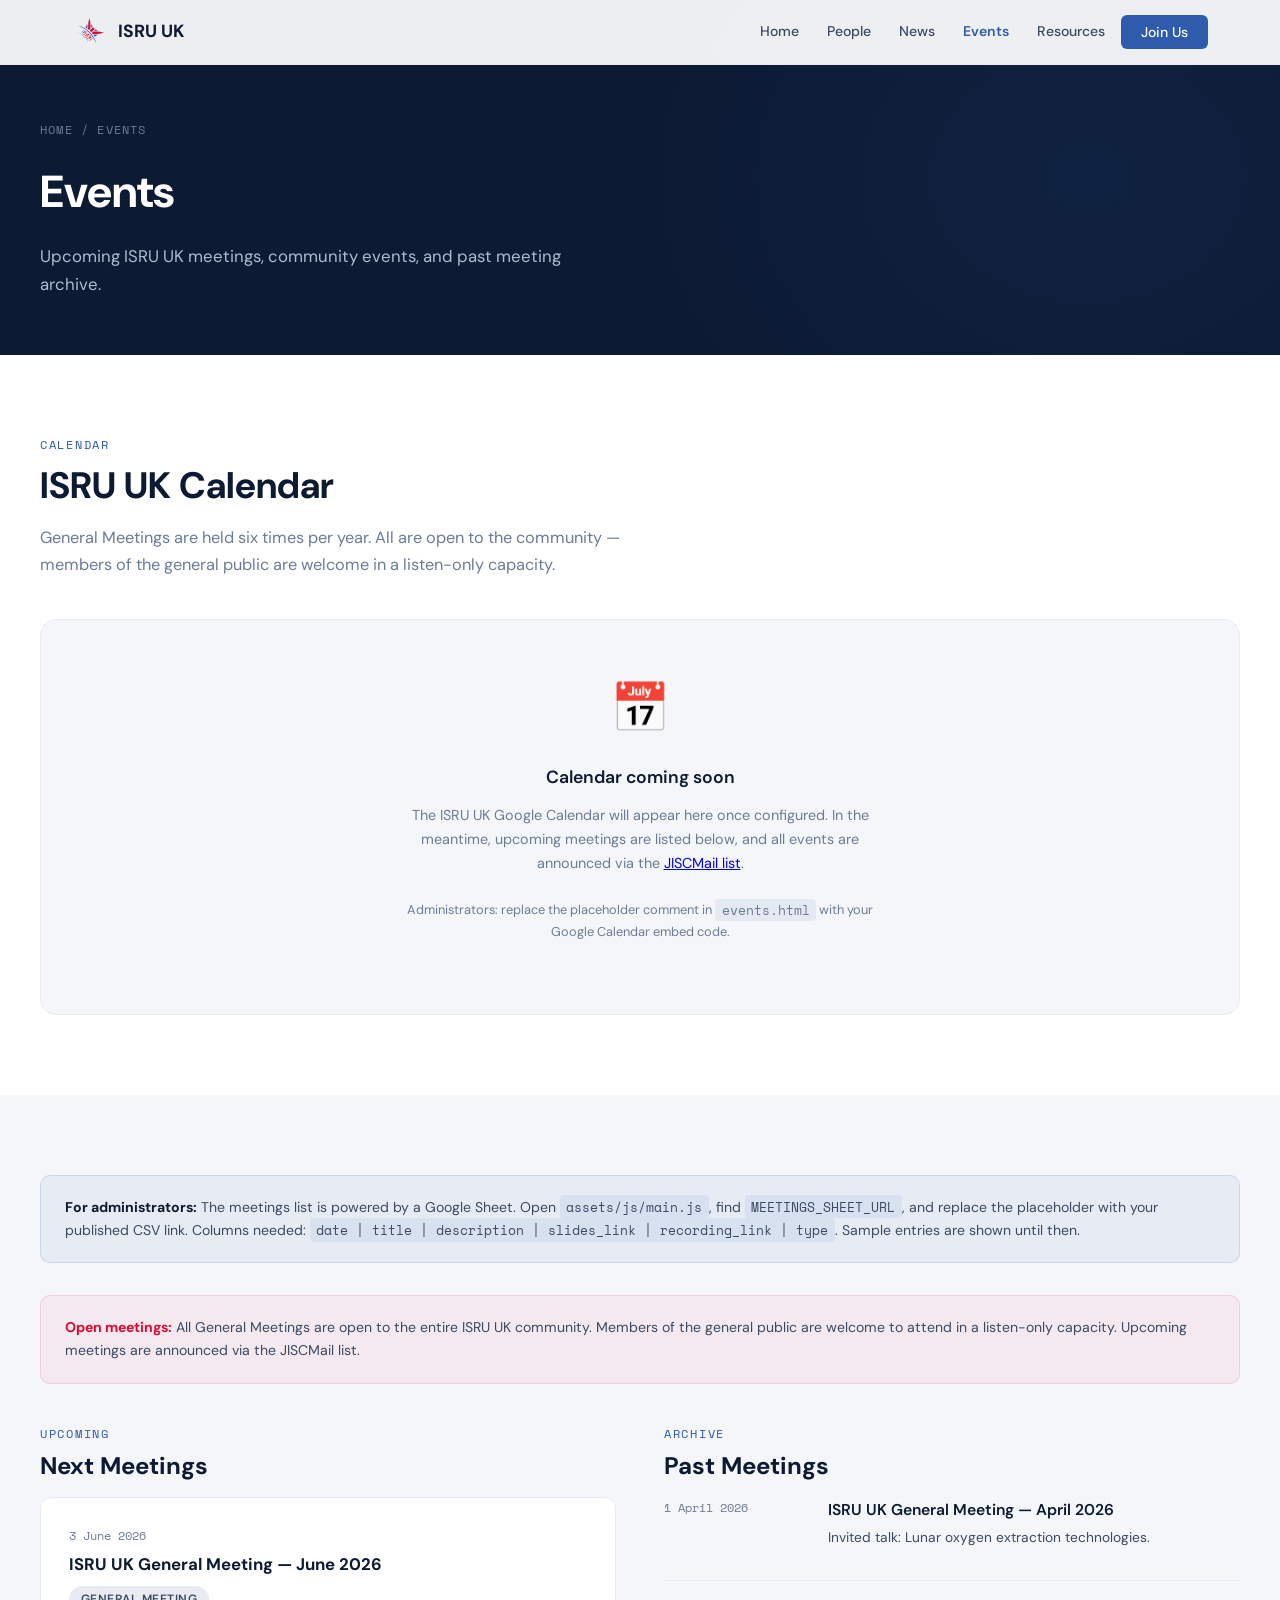
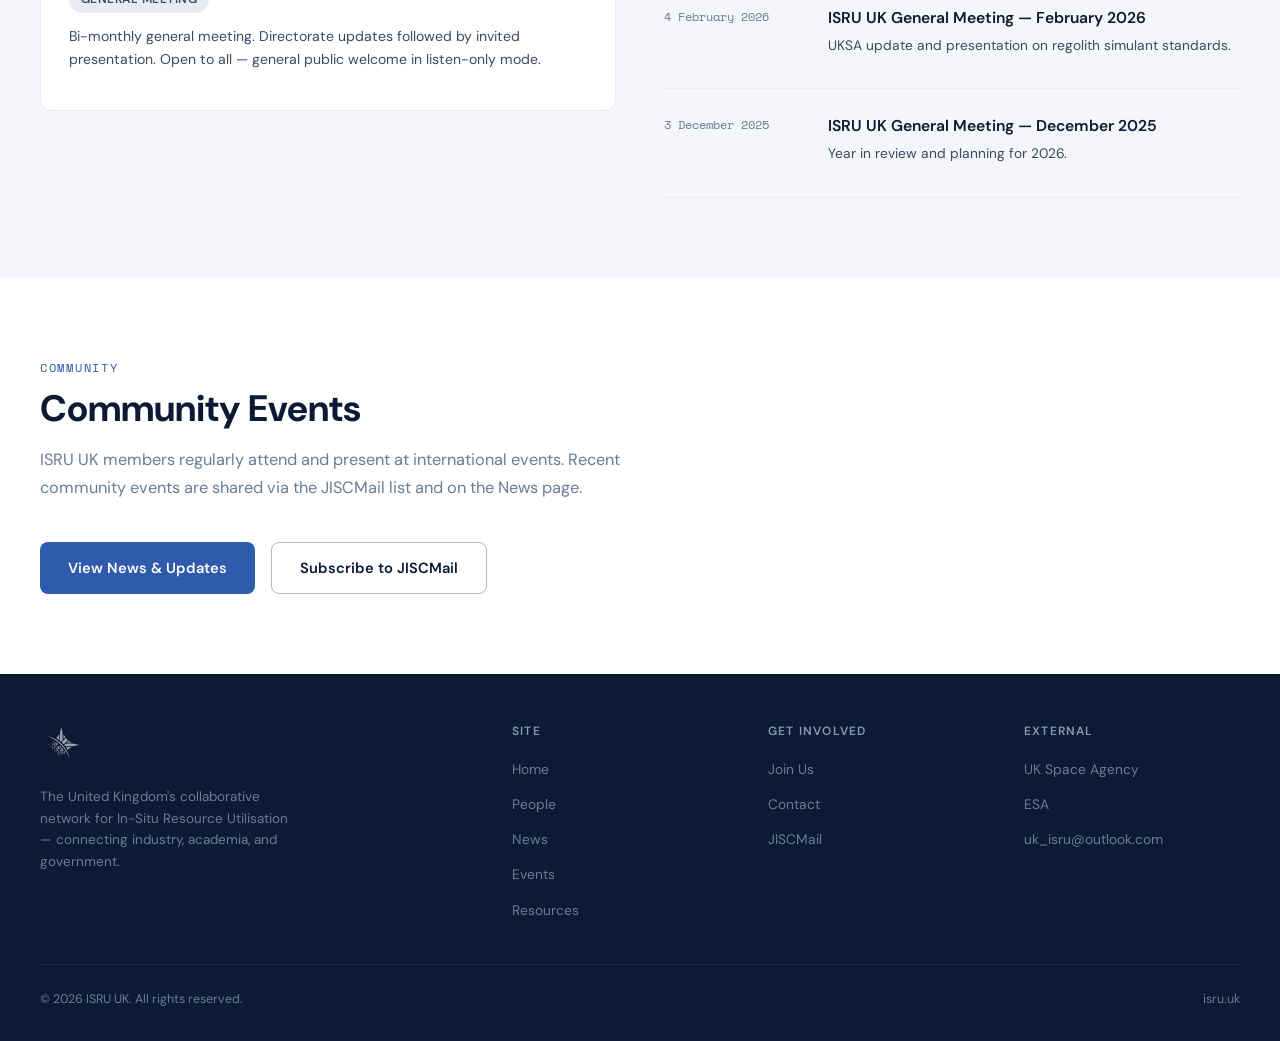
==== events.html @ 37d66d51 "Add files via upload" ====
<!DOCTYPE html>
<html lang="en">
<head>
<meta charset="UTF-8">
<meta name="viewport" content="width=device-width, initial-scale=1.0">
<title>Events — ISRU UK</title>
<meta name="description" content="Upcoming and past ISRU UK meetings, events, and community gatherings.">
<link rel="preconnect" href="https://fonts.googleapis.com">
<link href="https://fonts.googleapis.com/css2?family=DM+Sans:wght@300;400;500;600;700&family=Space+Mono:wght@400;700&display=swap" rel="stylesheet">
<link rel="stylesheet" href="assets/css/style.css">
<style>
/* Calendar section */
.calendar-wrap { background: var(--off-white); border-radius: 16px; overflow: hidden; border: 1px solid var(--gray-100); margin-top: 2rem; }
.calendar-wrap iframe { display: block; width: 100%; border: none; }
.calendar-setup { padding: 3rem 2rem; text-align: center; }
.calendar-setup h3 { font-size: 1.1rem; font-weight: 600; color: var(--navy); margin-bottom: 0.75rem; }
.calendar-setup p { font-size: 0.9rem; color: var(--gray-500); max-width: 480px; margin: 0 auto 1.5rem; line-height: 1.65; }
.calendar-setup code { background: rgba(46,91,171,0.08); padding: 0.1rem 0.4rem; border-radius: 4px; font-family: var(--font-mono); font-size: 0.8rem; }
.calendar-icon { font-size: 3rem; margin-bottom: 1rem; }

/* Meetings */
.meeting-card { margin-bottom: 1.25rem; }
.meeting-card-header { margin-bottom: 0.75rem; }
.meeting-date { font-family: var(--font-mono); font-size: 0.75rem; color: var(--gray-500); margin-bottom: 0.3rem; }
.meeting-title { font-size: 1.05rem; font-weight: 700; color: var(--navy); margin-bottom: 0.4rem; }
.meeting-desc { font-size: 0.88rem; color: var(--gray-700); line-height: 1.6; margin: 0.5rem 0 0.75rem; }
.meeting-links { display: flex; gap: 0.75rem; flex-wrap: wrap; }

/* Past meetings */
.past-meeting { display: grid; grid-template-columns: 140px 1fr; gap: 1.5rem; padding: 1.5rem 0; border-bottom: 1px solid var(--gray-100); align-items: start; }
.past-meeting:first-child { padding-top: 0; }
.past-meeting-date { font-family: var(--font-mono); font-size: 0.78rem; color: var(--gray-500); padding-top: 0.15rem; line-height: 1.4; }
.past-meeting-info h4 { font-size: 0.98rem; font-weight: 600; color: var(--navy); margin-bottom: 0.25rem; }
.past-meeting-info p { font-size: 0.86rem; color: var(--gray-700); margin-bottom: 0.5rem; line-height: 1.55; }

/* Two-col layout */
.events-grid { display: grid; grid-template-columns: 1fr 1fr; gap: 3rem; margin-top: 2.5rem; align-items: start; }

/* Community events note */
.community-note { background: rgba(221,9,50,0.05); border: 1px solid rgba(221,9,50,0.12); border-radius: 10px; padding: 1.25rem 1.5rem; font-size: 0.88rem; color: var(--gray-700); margin-bottom: 2rem; }
.community-note strong { color: var(--red); }

.setup-notice { background: rgba(46,91,171,0.06); border: 1px solid rgba(46,91,171,0.15); border-radius: 10px; padding: 1.25rem 1.5rem; margin-bottom: 2rem; font-size: 0.88rem; color: var(--gray-700); }
.setup-notice strong { color: var(--navy); }
.setup-notice code { background: rgba(46,91,171,0.08); padding: 0.1rem 0.4rem; border-radius: 4px; font-family: var(--font-mono); font-size: 0.82rem; }

@media (max-width: 860px) {
  .events-grid { grid-template-columns: 1fr; }
  .past-meeting { grid-template-columns: 1fr; gap: 0.25rem; }
}
</style>
</head>
<body>

<div id="nav-placeholder"></div>

<div class="page-header">
  <div class="page-header-inner">
    <div class="breadcrumb"><a href="home.html">Home</a> / Events</div>
    <h1>Events</h1>
    <p>Upcoming ISRU UK meetings, community events, and past meeting archive.</p>
  </div>
</div>

<!-- CALENDAR -->
<section>
  <div class="section-inner">
    <span class="section-label fade-in">Calendar</span>
    <h2 class="section-title fade-in">ISRU UK Calendar</h2>
    <p class="section-subtitle fade-in">General Meetings are held six times per year. All are open to the community — members of the general public are welcome in a listen-only capacity.</p>

    <div class="calendar-wrap fade-in">
      <!--
        TO SET UP THE CALENDAR:
        1. Create an ISRU UK Google Calendar (or use an existing one)
        2. Go to Google Calendar Settings → the calendar → "Integrate calendar"
        3. Copy the "Embed code" (the <iframe> snippet)
        4. Replace the placeholder below with your iframe embed code
        5. Suggested iframe height: 600px

        Example embed looks like:
        <iframe src="https://calendar.google.com/calendar/embed?src=YOUR_CALENDAR_ID&ctz=Europe%2FLondon"
          style="border:0" width="100%" height="600" frameborder="0" scrolling="no"></iframe>
      -->
      <div class="calendar-setup">
        <div class="calendar-icon">📅</div>
        <h3>Calendar coming soon</h3>
        <p>The ISRU UK Google Calendar will appear here once configured. In the meantime, upcoming meetings are listed below, and all events are announced via the <a href="https://www.jiscmail.ac.uk/cgi-bin/webadmin?A0=PLANETARY-ISRU" target="_blank" rel="noopener">JISCMail list</a>.</p>
        <p style="margin-top:1rem;font-size:0.8rem;color:var(--gray-500);">
          Administrators: replace the placeholder comment in <code>events.html</code> with your Google Calendar embed code.
        </p>
      </div>
    </div>
  </div>
</section>

<!-- UPCOMING & PAST -->
<section class="section-alt">
  <div class="section-inner">

    <div class="setup-notice" id="setupNotice">
      <strong>For administrators:</strong> The meetings list is powered by a Google Sheet. Open <code>assets/js/main.js</code>, find <code>MEETINGS_SHEET_URL</code>, and replace the placeholder with your published CSV link. Columns needed: <code>date | title | description | slides_link | recording_link | type</code>. Sample entries are shown until then.
    </div>

    <div class="community-note">
      <strong>Open meetings:</strong> All General Meetings are open to the entire ISRU UK community. Members of the general public are welcome to attend in a listen-only capacity. Upcoming meetings are announced via the JISCMail list.
    </div>

    <div class="events-grid">
      <div>
        <span class="section-label">Upcoming</span>
        <h3 class="section-title" style="font-size:1.5rem;">Next Meetings</h3>
        <div id="upcomingMeetings"></div>
      </div>
      <div>
        <span class="section-label">Archive</span>
        <h3 class="section-title" style="font-size:1.5rem;">Past Meetings</h3>
        <div id="pastMeetings"></div>
      </div>
    </div>
  </div>
</section>

<!-- COMMUNITY EVENTS NOTE -->
<section>
  <div class="section-inner">
    <span class="section-label fade-in">Community</span>
    <h2 class="section-title fade-in">Community Events</h2>
    <p class="section-subtitle fade-in">ISRU UK members regularly attend and present at international events. Recent community events are shared via the JISCMail list and on the News page.</p>
    <div style="display:flex;gap:1rem;flex-wrap:wrap;" class="fade-in">
      <a href="news.html" class="btn btn-blue">View News &amp; Updates</a>
      <a href="https://www.jiscmail.ac.uk/cgi-bin/webadmin?A0=PLANETARY-ISRU" class="btn btn-outline" target="_blank" rel="noopener">Subscribe to JISCMail</a>
    </div>
  </div>
</section>

<div id="footer-placeholder"></div>
<script src="assets/js/main.js"></script>
<script>
  document.addEventListener('DOMContentLoaded', () => {
    loadMeetingsFeed('upcomingMeetings', 'pastMeetings');
    if (typeof MEETINGS_SHEET_URL !== 'undefined' && MEETINGS_SHEET_URL !== 'YOUR_MEETINGS_SHEET_CSV_URL_HERE') {
      const n = document.getElementById('setupNotice');
      if (n) n.style.display = 'none';
    }
  });
</script>
</body>
</html>
---- assets/css/style.css ----
/* ISRU UK — Shared Stylesheet */
*, *::before, *::after { margin: 0; padding: 0; box-sizing: border-box; }

:root {
  --red: #dd0932;
  --blue: #2e5bab;
  --navy: #0c1a33;
  --navy-mid: #122240;
  --navy-light: #1a2d50;
  --white: #ffffff;
  --off-white: #f4f6f9;
  --gray-100: #e8ecf2;
  --gray-300: #b0bdd0;
  --gray-500: #6b7c96;
  --gray-700: #3a4a63;
  --font-body: 'DM Sans', sans-serif;
  --font-mono: 'Space Mono', monospace;
}

html { scroll-behavior: smooth; }
body { font-family: var(--font-body); color: var(--navy); background: var(--white); line-height: 1.65; -webkit-font-smoothing: antialiased; }

/* ---- NAV ---- */
.nav { position: fixed; top: 0; left: 0; right: 0; z-index: 100; background: rgba(255,255,255,0.93); backdrop-filter: blur(16px); -webkit-backdrop-filter: blur(16px); border-bottom: 1px solid var(--gray-100); transition: box-shadow 0.3s; }
.nav.scrolled { box-shadow: 0 2px 24px rgba(12,26,51,0.08); }
.nav-inner { max-width: 1200px; margin: 0 auto; padding: 0 2rem; display: flex; align-items: center; justify-content: space-between; height: 64px; }
.nav-logo { display: flex; align-items: center; gap: 0.6rem; text-decoration: none; }
.nav-logo svg { height: 36px; width: auto; }
.nav-logo-text { font-weight: 700; font-size: 1.1rem; color: var(--navy); }
.nav-links { display: flex; gap: 0.25rem; list-style: none; align-items: center; }
.nav-links a { text-decoration: none; color: var(--gray-700); font-size: 0.88rem; font-weight: 500; padding: 0.4rem 0.75rem; border-radius: 6px; transition: all 0.2s; }
.nav-links a:hover { color: var(--blue); background: rgba(46,91,171,0.06); }
.nav-links a.active { color: var(--blue); font-weight: 600; }
.nav-cta { background: var(--blue) !important; color: var(--white) !important; padding: 0.5rem 1.25rem !important; border-radius: 6px !important; }
.nav-cta:hover { background: var(--navy) !important; }
.mobile-toggle { display: none; background: none; border: none; cursor: pointer; width: 32px; height: 32px; position: relative; }
.mobile-toggle span { display: block; width: 22px; height: 2px; background: var(--navy); position: absolute; left: 5px; transition: all 0.3s; }
.mobile-toggle span:nth-child(1) { top: 9px; }
.mobile-toggle span:nth-child(2) { top: 15px; }
.mobile-toggle span:nth-child(3) { top: 21px; }

/* ---- PAGE HEADER ---- */
.page-header { background: var(--navy); padding: 7.5rem 2rem 3.5rem; position: relative; overflow: hidden; }
.page-header::after { content: ''; position: absolute; top: -50%; right: -20%; width: 70%; height: 200%; background: radial-gradient(ellipse, rgba(46,91,171,0.12) 0%, transparent 70%); pointer-events: none; }
.page-header-inner { max-width: 1200px; margin: 0 auto; position: relative; z-index: 1; }
.page-header h1 { font-size: clamp(2rem, 4vw, 2.8rem); font-weight: 700; color: var(--white); margin-bottom: 0.75rem; }
.page-header p { font-size: 1.05rem; color: var(--gray-300); max-width: 580px; line-height: 1.7; }
.page-header .breadcrumb { font-family: var(--font-mono); font-size: 0.75rem; color: var(--gray-500); margin-bottom: 1rem; letter-spacing: 0.1em; text-transform: uppercase; }
.page-header .breadcrumb a { color: var(--gray-500); text-decoration: none; }
.page-header .breadcrumb a:hover { color: var(--gray-300); }

/* ---- SECTIONS ---- */
section { padding: 5rem 2rem; }
.section-inner { max-width: 1200px; margin: 0 auto; }
.section-label { font-family: var(--font-mono); font-size: 0.72rem; letter-spacing: 0.15em; text-transform: uppercase; color: var(--blue); margin-bottom: 0.6rem; display: block; }
.section-title { font-size: clamp(1.7rem, 3vw, 2.3rem); font-weight: 700; color: var(--navy); line-height: 1.2; margin-bottom: 1rem; }
.section-subtitle { font-size: 1.02rem; color: var(--gray-500); max-width: 640px; line-height: 1.7; margin-bottom: 2.5rem; }
.section-alt { background: var(--off-white); }
.section-dark { background: var(--navy); }
.section-dark .section-label { color: var(--red); }
.section-dark .section-title { color: var(--white); }
.section-dark .section-subtitle { color: var(--gray-300); }

/* ---- BUTTONS ---- */
.btn { display: inline-flex; align-items: center; gap: 0.5rem; padding: 0.8rem 1.75rem; border-radius: 8px; font-family: var(--font-body); font-size: 0.92rem; font-weight: 600; text-decoration: none; transition: all 0.22s; cursor: pointer; border: none; }
.btn-primary { background: var(--red); color: var(--white); }
.btn-primary:hover { background: #c4082c; transform: translateY(-1px); }
.btn-blue { background: var(--blue); color: var(--white); }
.btn-blue:hover { background: var(--navy); transform: translateY(-1px); }
.btn-outline { background: transparent; color: var(--navy); border: 1.5px solid var(--gray-300); }
.btn-outline:hover { border-color: var(--blue); color: var(--blue); }
.btn-outline-white { background: transparent; color: var(--white); border: 1.5px solid rgba(255,255,255,0.3); }
.btn-outline-white:hover { border-color: rgba(255,255,255,0.8); background: rgba(255,255,255,0.06); }
.btn-sm { padding: 0.5rem 1.1rem; font-size: 0.82rem; }

/* ---- CARDS ---- */
.card { background: var(--white); border: 1px solid var(--gray-100); border-radius: 12px; padding: 1.75rem; transition: border-color 0.25s, box-shadow 0.25s; }
.card:hover { border-color: var(--blue); box-shadow: 0 8px 32px rgba(46,91,171,0.08); }
.card-dark { background: var(--navy-mid); border: 1px solid rgba(255,255,255,0.06); border-radius: 12px; padding: 1.75rem; transition: border-color 0.25s, background 0.25s; }
.card-dark:hover { border-color: rgba(255,255,255,0.15); background: var(--navy-light); }

/* ---- CATEGORY PILLS ---- */
.pill { display: inline-block; padding: 0.25rem 0.75rem; border-radius: 20px; font-size: 0.75rem; font-weight: 600; letter-spacing: 0.04em; text-transform: uppercase; }
.pill-blue { background: rgba(46,91,171,0.1); color: var(--blue); }
.pill-red { background: rgba(221,9,50,0.1); color: var(--red); }
.pill-gray { background: var(--gray-100); color: var(--gray-700); }
.pill-green { background: rgba(16,135,96,0.1); color: #108760; }

/* ---- FILTER BUTTONS ---- */
.filter-bar { display: flex; gap: 0.5rem; flex-wrap: wrap; margin-bottom: 2rem; }
.filter-btn { padding: 0.4rem 1rem; border-radius: 20px; font-size: 0.82rem; font-weight: 500; border: 1.5px solid var(--gray-100); background: transparent; color: var(--gray-700); cursor: pointer; transition: all 0.2s; font-family: var(--font-body); }
.filter-btn:hover { border-color: var(--blue); color: var(--blue); }
.filter-btn.active { background: var(--blue); color: var(--white); border-color: var(--blue); }

/* ---- DIVIDER ---- */
.divider { border: none; border-top: 1px solid var(--gray-100); margin: 2rem 0; }

/* ---- FOOTER ---- */
.footer { background: var(--navy); color: var(--gray-300); padding: 3rem 2rem 2rem; }
.footer-inner { max-width: 1200px; margin: 0 auto; display: grid; grid-template-columns: 2fr 1fr 1fr 1fr; gap: 2.5rem; }
.footer-brand svg { height: 44px; width: auto; margin-bottom: 0.75rem; opacity: 0.75; }
.footer-brand p { font-size: 0.84rem; color: var(--gray-500); max-width: 260px; line-height: 1.6; }
.footer h4 { font-size: 0.75rem; text-transform: uppercase; letter-spacing: 0.1em; color: var(--gray-400, #8899b4); margin-bottom: 0.9rem; font-weight: 600; }
.footer ul { list-style: none; }
.footer ul li { margin-bottom: 0.55rem; }
.footer ul a { color: var(--gray-500); text-decoration: none; font-size: 0.86rem; transition: color 0.2s; }
.footer ul a:hover { color: var(--white); }
.footer-bottom { max-width: 1200px; margin: 2rem auto 0; padding-top: 1.5rem; border-top: 1px solid rgba(255,255,255,0.06); display: flex; justify-content: space-between; align-items: center; font-size: 0.78rem; color: var(--gray-500); }

/* ---- ANIMATIONS ---- */
.fade-in { opacity: 0; transform: translateY(20px); transition: opacity 0.65s ease, transform 0.65s ease; }
.fade-in.visible { opacity: 1; transform: translateY(0); }
.fade-in-delay-1 { transition-delay: 0.1s; }
.fade-in-delay-2 { transition-delay: 0.2s; }
.fade-in-delay-3 { transition-delay: 0.3s; }

/* ---- LOADING STATE ---- */
.loading { display: flex; justify-content: center; padding: 3rem; }
.spinner { width: 32px; height: 32px; border: 3px solid var(--gray-100); border-top-color: var(--blue); border-radius: 50%; animation: spin 0.8s linear infinite; }
@keyframes spin { to { transform: rotate(360deg); } }
.empty-state { text-align: center; padding: 4rem 2rem; color: var(--gray-500); }
.empty-state p { margin-top: 0.5rem; font-size: 0.92rem; }

/* ---- RESPONSIVE ---- */
@media (max-width: 900px) {
  .footer-inner { grid-template-columns: 1fr 1fr; }
}
@media (max-width: 640px) {
  .nav-links { display: none; }
  .nav-links.open { display: flex; flex-direction: column; position: absolute; top: 64px; left: 0; right: 0; background: rgba(255,255,255,0.97); backdrop-filter: blur(16px); padding: 1.25rem 1.5rem; gap: 0.25rem; border-bottom: 1px solid var(--gray-100); z-index: 99; }
  .nav-links.open a { padding: 0.6rem 0.75rem; }
  .mobile-toggle { display: block; }
  section { padding: 3.5rem 1.25rem; }
  .footer-inner { grid-template-columns: 1fr; }
  .footer-bottom { flex-direction: column; gap: 0.4rem; text-align: center; }
}
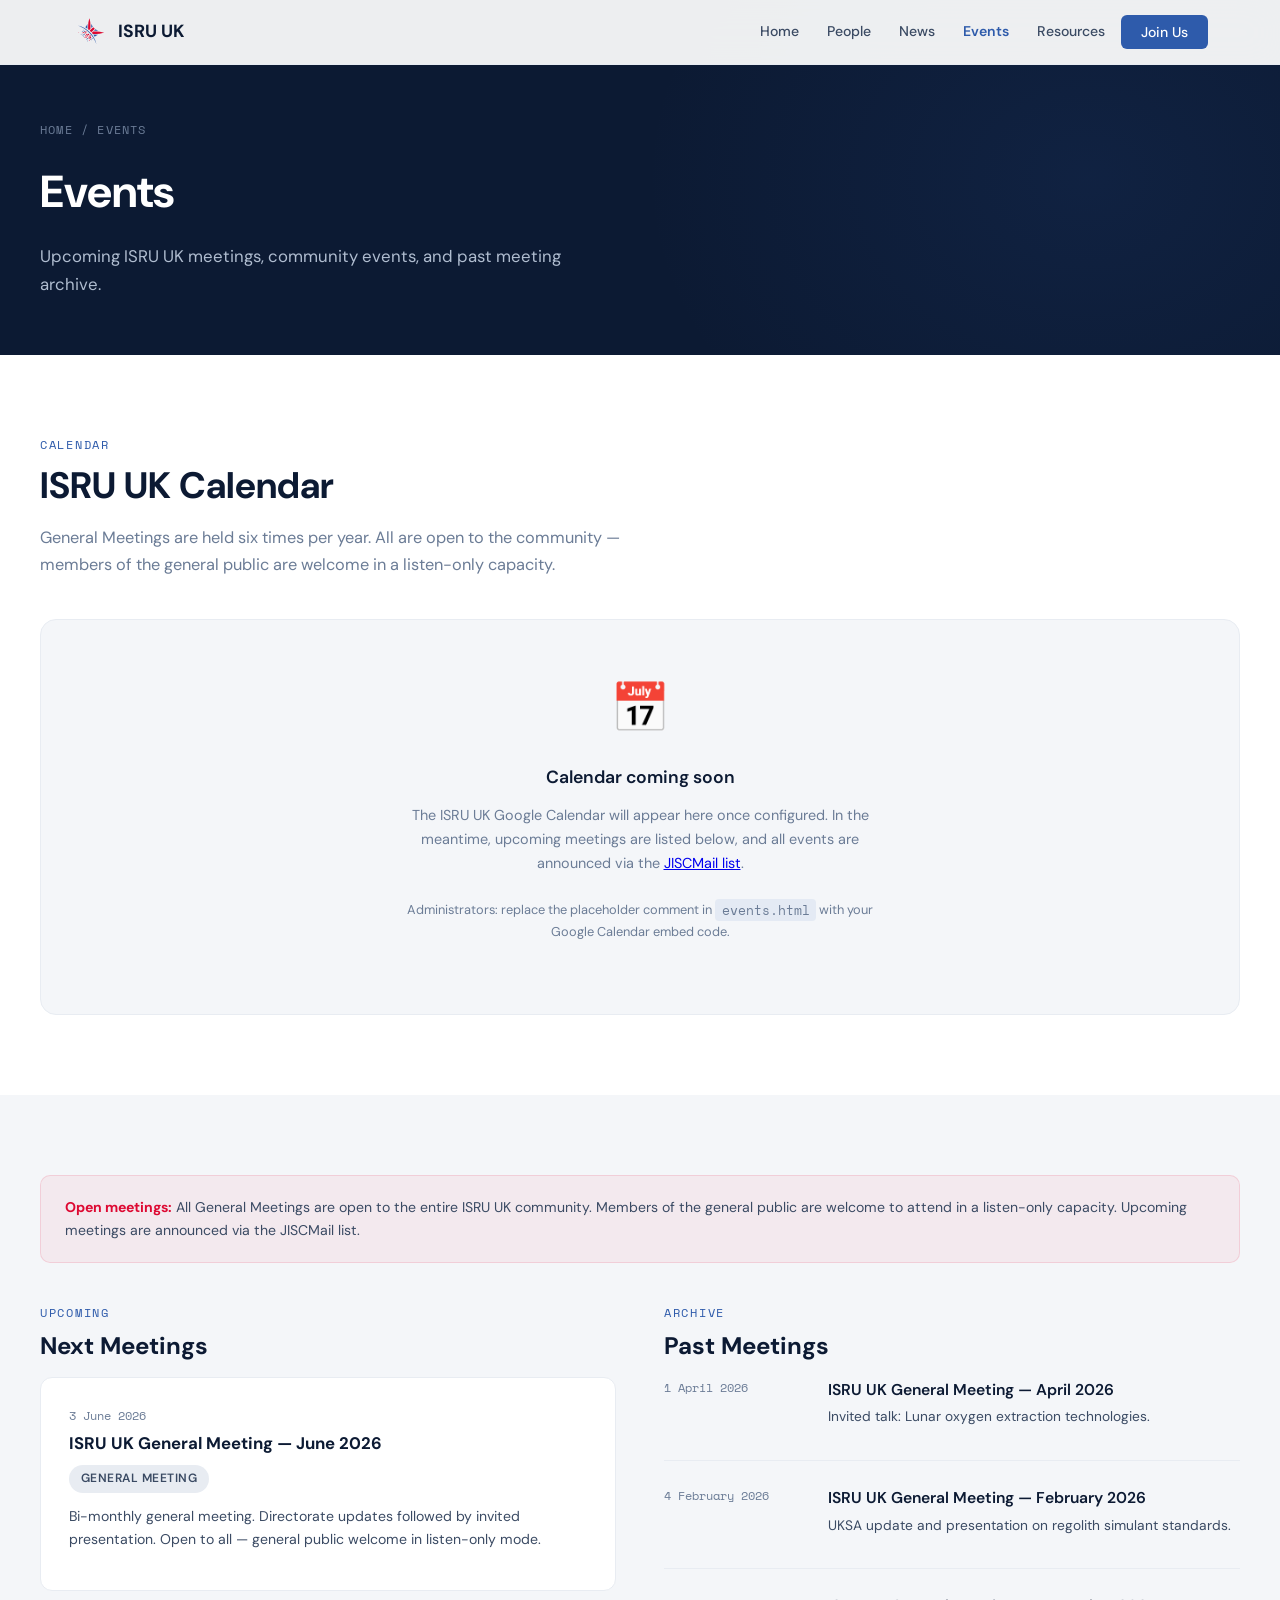
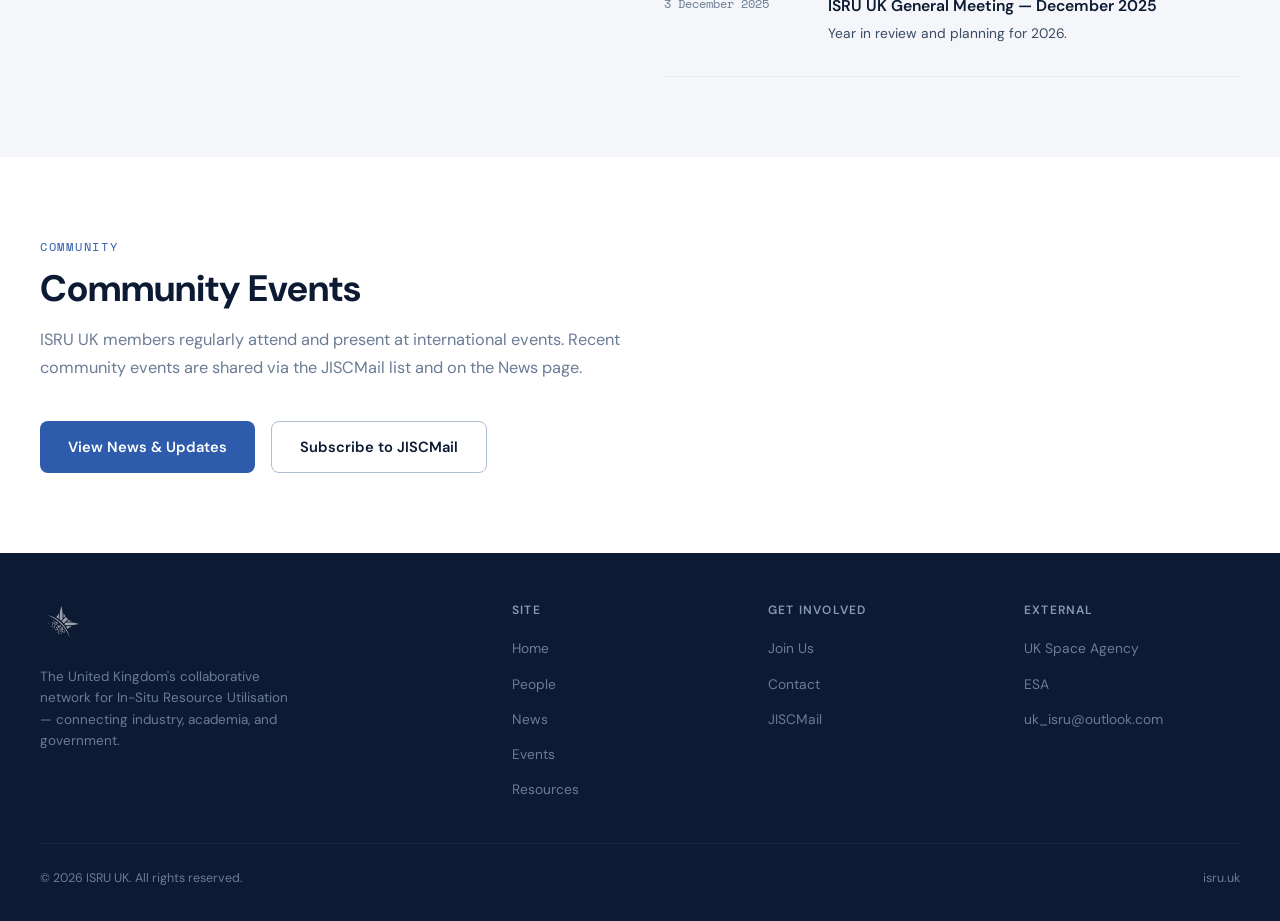
==== commit fec5d552: "Update events.html" ====
--- a/events.html
+++ b/events.html
@@ -79,8 +79,7 @@
         5. Suggested iframe height: 600px
 
         Example embed looks like:
-        <iframe src="https://calendar.google.com/calendar/embed?src=YOUR_CALENDAR_ID&ctz=Europe%2FLondon"
-          style="border:0" width="100%" height="600" frameborder="0" scrolling="no"></iframe>
+        <iframe src="https://calendar.google.com/calendar/embed?src=2b9e647b9ad5fdeaaf87220e1c26e5b55a1735dd86780c0058c08744552585a7%40group.calendar.google.com&ctz=Europe%2FLondon" style="border: 0" width="800" height="600" frameborder="0" scrolling="no"></iframe>
       -->
       <div class="calendar-setup">
         <div class="calendar-icon">📅</div>
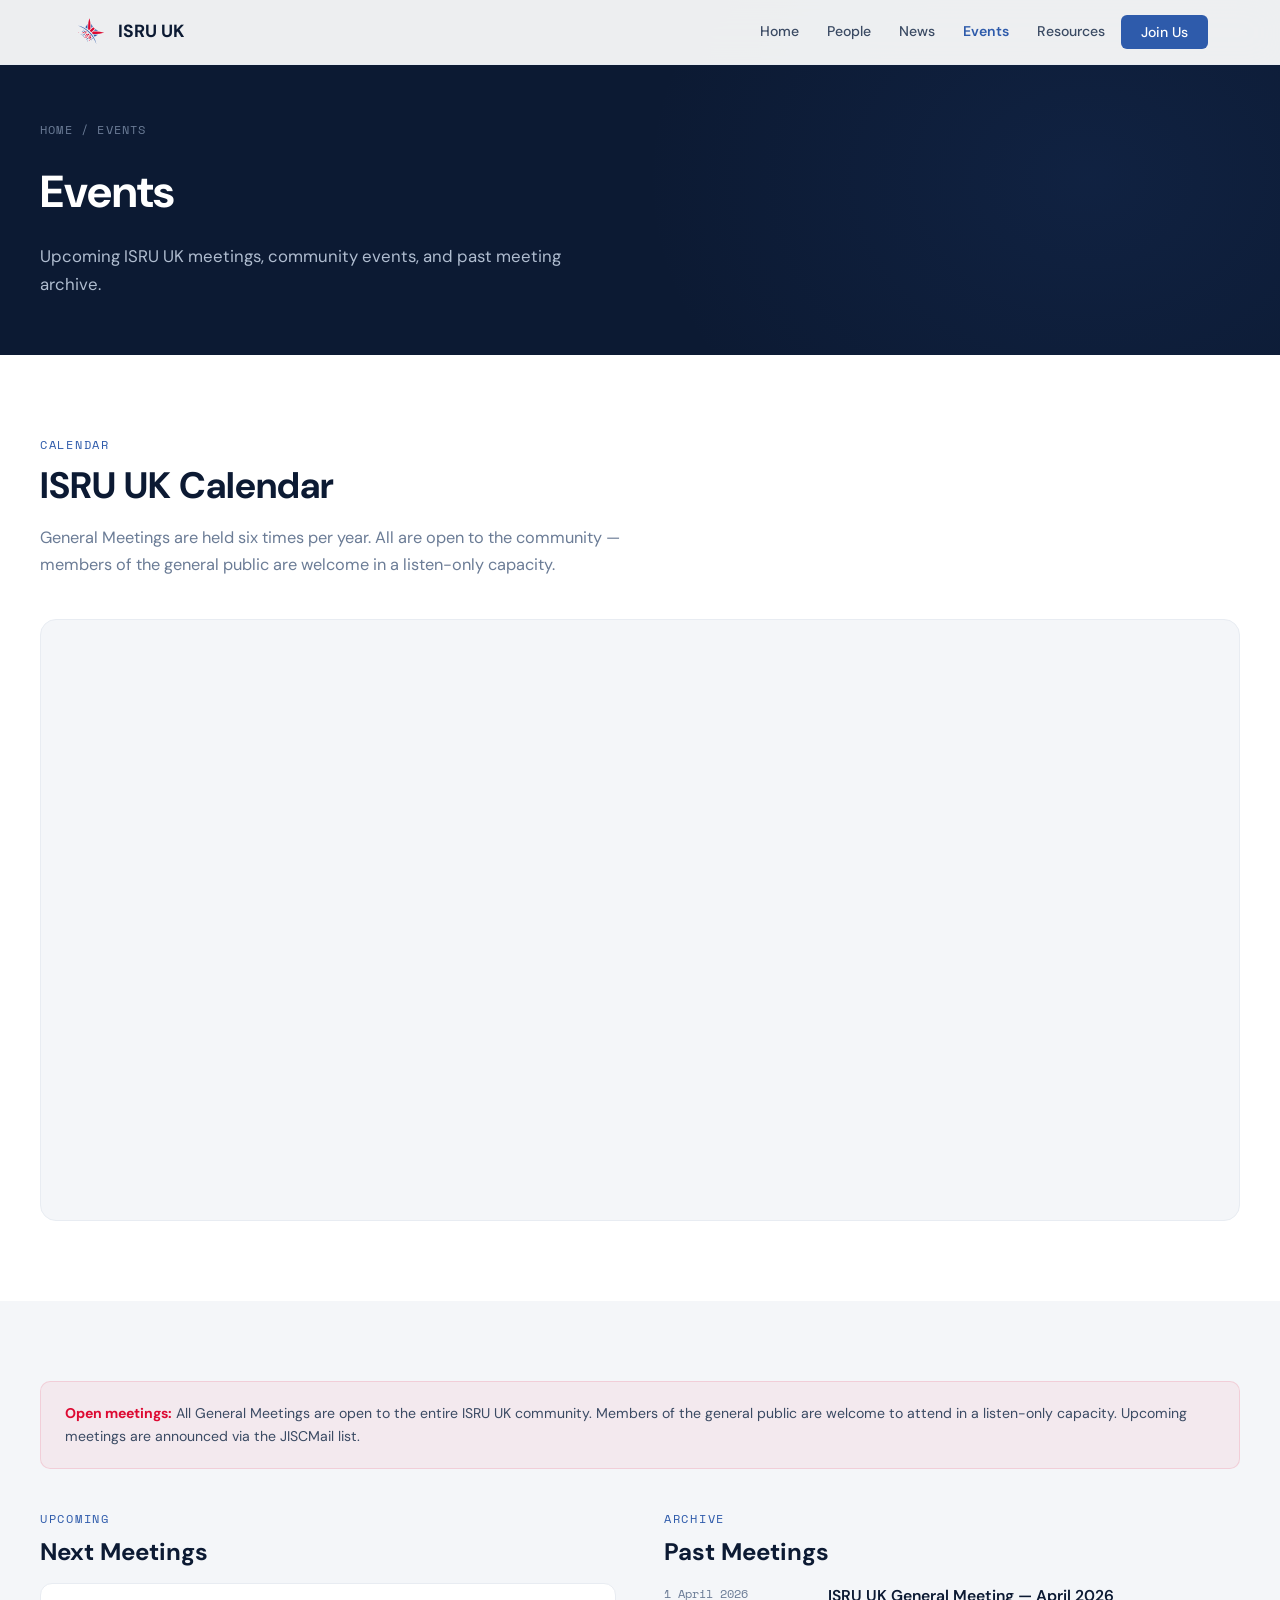
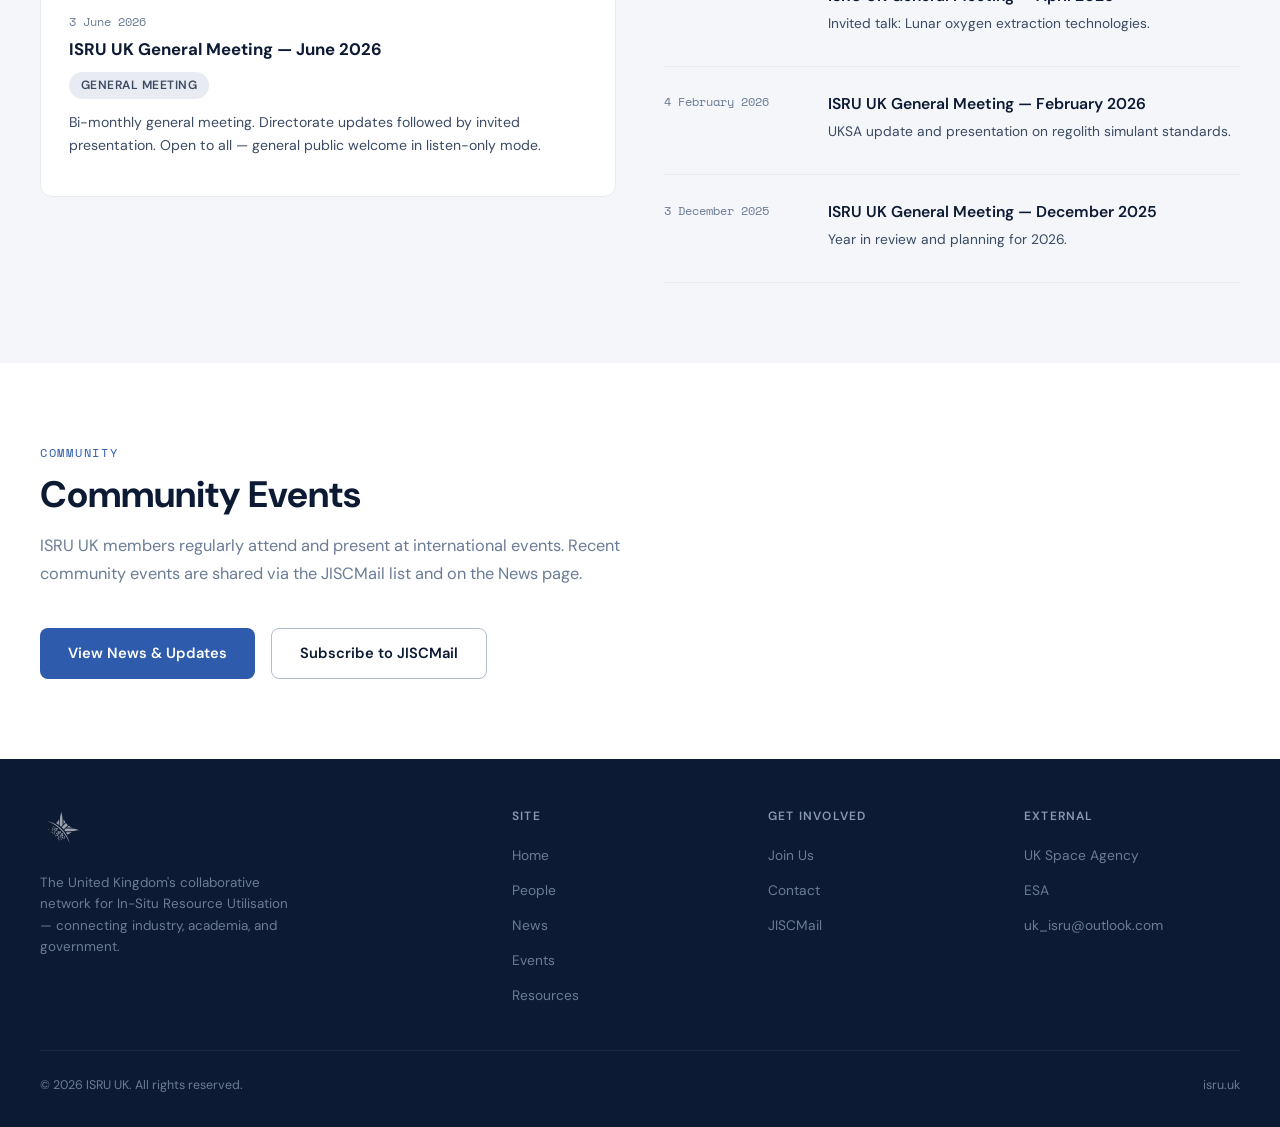
==== commit 84a6d643: "Update events.html" ====
--- a/events.html
+++ b/events.html
@@ -81,15 +81,7 @@
         Example embed looks like:
         <iframe src="https://calendar.google.com/calendar/embed?src=2b9e647b9ad5fdeaaf87220e1c26e5b55a1735dd86780c0058c08744552585a7%40group.calendar.google.com&ctz=Europe%2FLondon" style="border: 0" width="800" height="600" frameborder="0" scrolling="no"></iframe>
       -->
-      <div class="calendar-setup">
-        <div class="calendar-icon">📅</div>
-        <h3>Calendar coming soon</h3>
-        <p>The ISRU UK Google Calendar will appear here once configured. In the meantime, upcoming meetings are listed below, and all events are announced via the <a href="https://www.jiscmail.ac.uk/cgi-bin/webadmin?A0=PLANETARY-ISRU" target="_blank" rel="noopener">JISCMail list</a>.</p>
-        <p style="margin-top:1rem;font-size:0.8rem;color:var(--gray-500);">
-          Administrators: replace the placeholder comment in <code>events.html</code> with your Google Calendar embed code.
-        </p>
-      </div>
-    </div>
+     <iframe src="https://calendar.google.com/calendar/embed?src=2b9e647b9ad5fdeaaf87220e1c26e5b55a1735dd86780c0058c08744552585a7%40group.calendar.google.com&ctz=Europe%2FLondon" style="border: 0" width="800" height="600" frameborder="0" scrolling="no"></iframe>
   </div>
 </section>
 
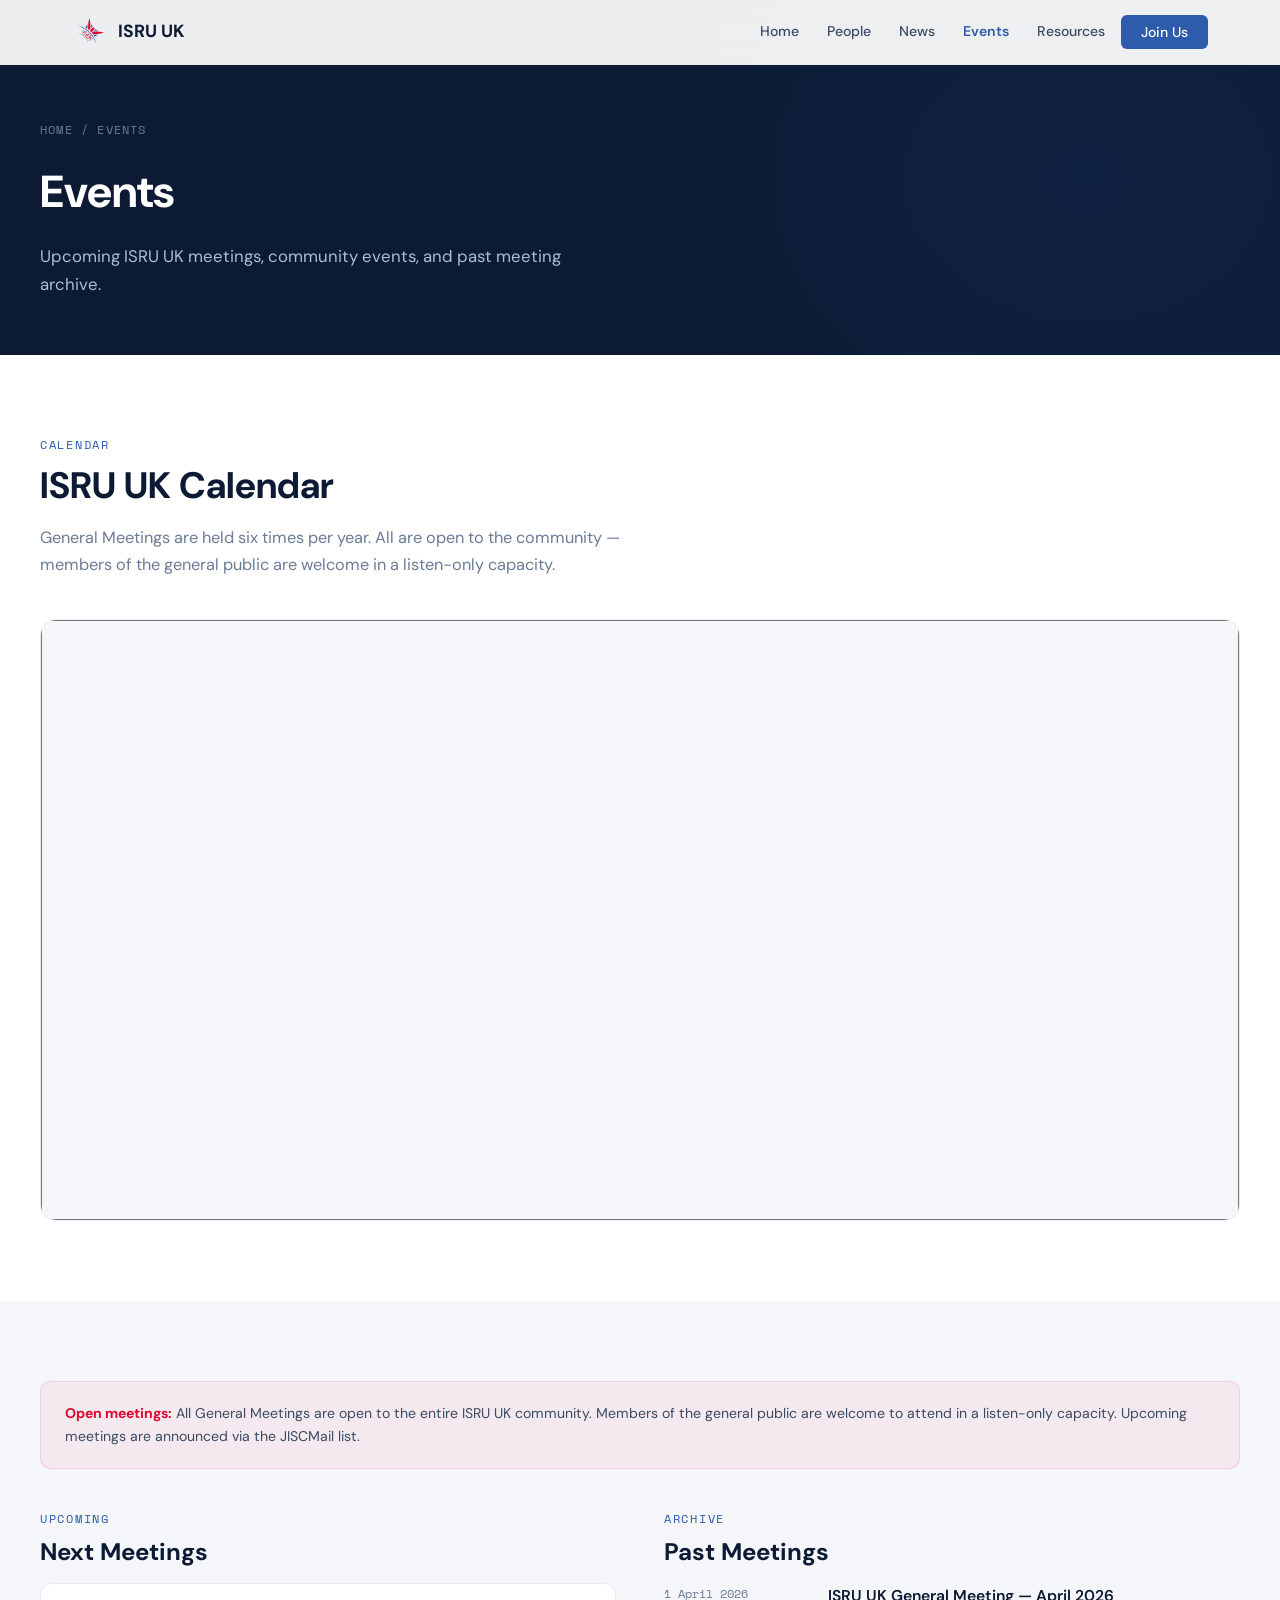
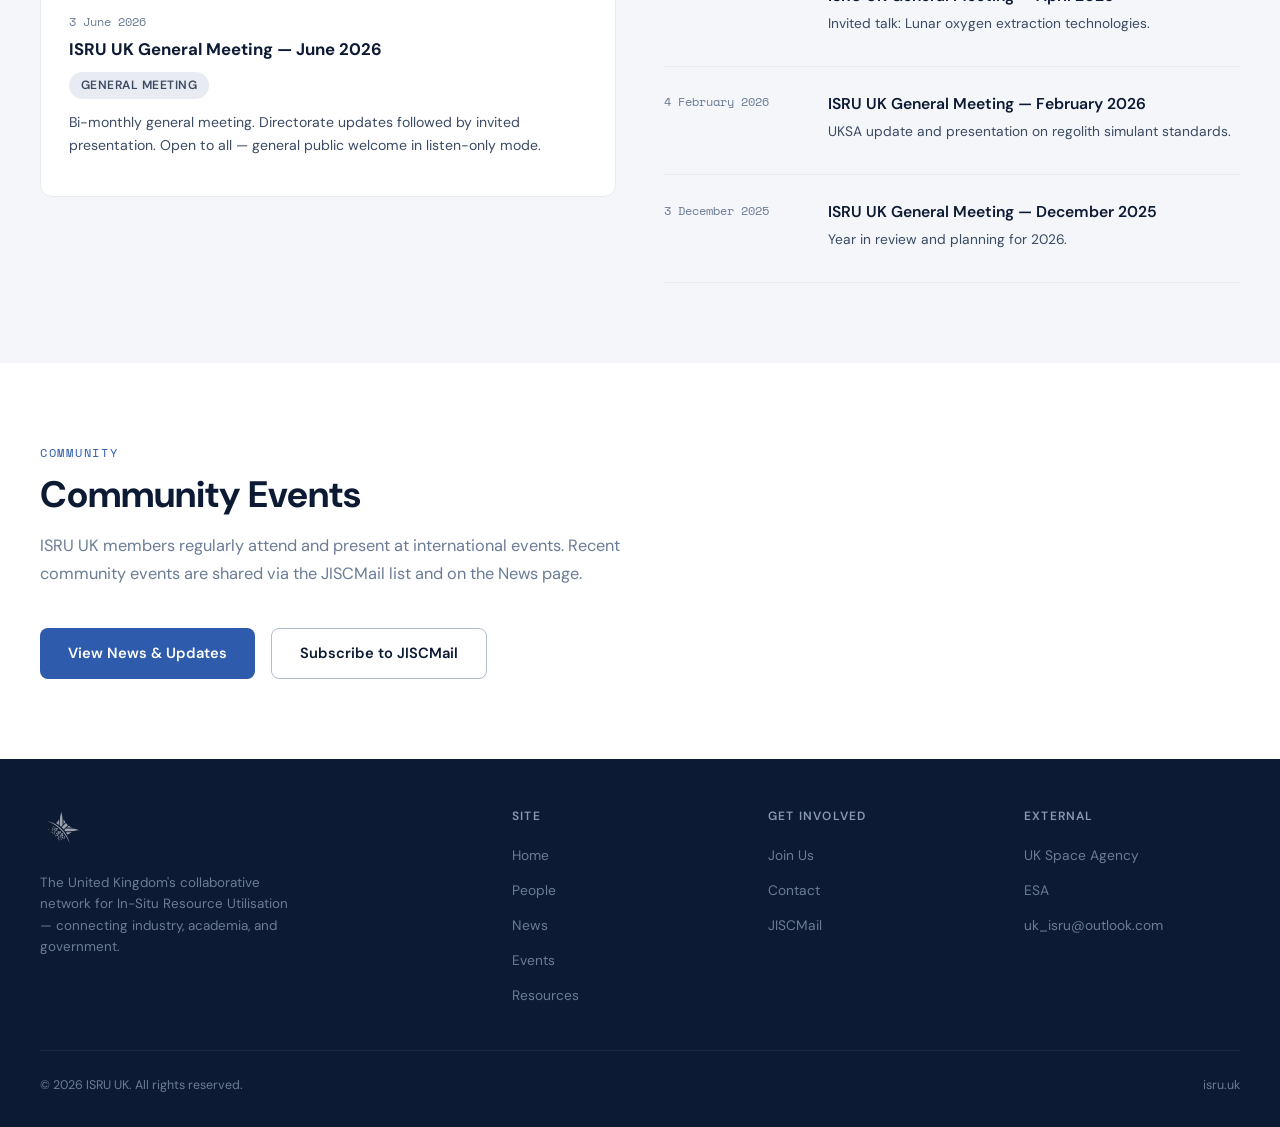
==== commit c8a809d5: "Update events.html" ====
--- a/events.html
+++ b/events.html
@@ -81,7 +81,7 @@
         Example embed looks like:
         <iframe src="https://calendar.google.com/calendar/embed?src=2b9e647b9ad5fdeaaf87220e1c26e5b55a1735dd86780c0058c08744552585a7%40group.calendar.google.com&ctz=Europe%2FLondon" style="border: 0" width="800" height="600" frameborder="0" scrolling="no"></iframe>
       -->
-     <iframe src="https://calendar.google.com/calendar/embed?src=2b9e647b9ad5fdeaaf87220e1c26e5b55a1735dd86780c0058c08744552585a7%40group.calendar.google.com&ctz=Europe%2FLondon" style="border: 0" width="800" height="600" frameborder="0" scrolling="no"></iframe>
+     <iframe src="https://calendar.google.com/calendar/embed?height=600&wkst=1&ctz=Europe%2FLondon&showPrint=0&title=ISRU%20UK%20Events&src=ai5yYXNlcmFAaW1wZXJpYWwuYWMudWs&src=MmI5ZTY0N2I5YWQ1ZmRlYWFmODcyMjBlMWMyNmU1YjU1YTE3MzVkZDg2NzgwYzAwNThjMDg3NDQ1NTI1ODVhN0Bncm91cC5jYWxlbmRhci5nb29nbGUuY29t&src=ZW4tZ2IudWsjaG9saWRheUBncm91cC52LmNhbGVuZGFyLmdvb2dsZS5jb20&color=%23039be5&color=%23f09300&color=%230b8043" style="border:solid 1px #777" width="800" height="600" frameborder="0" scrolling="no"></iframe>
   </div>
 </section>
 
